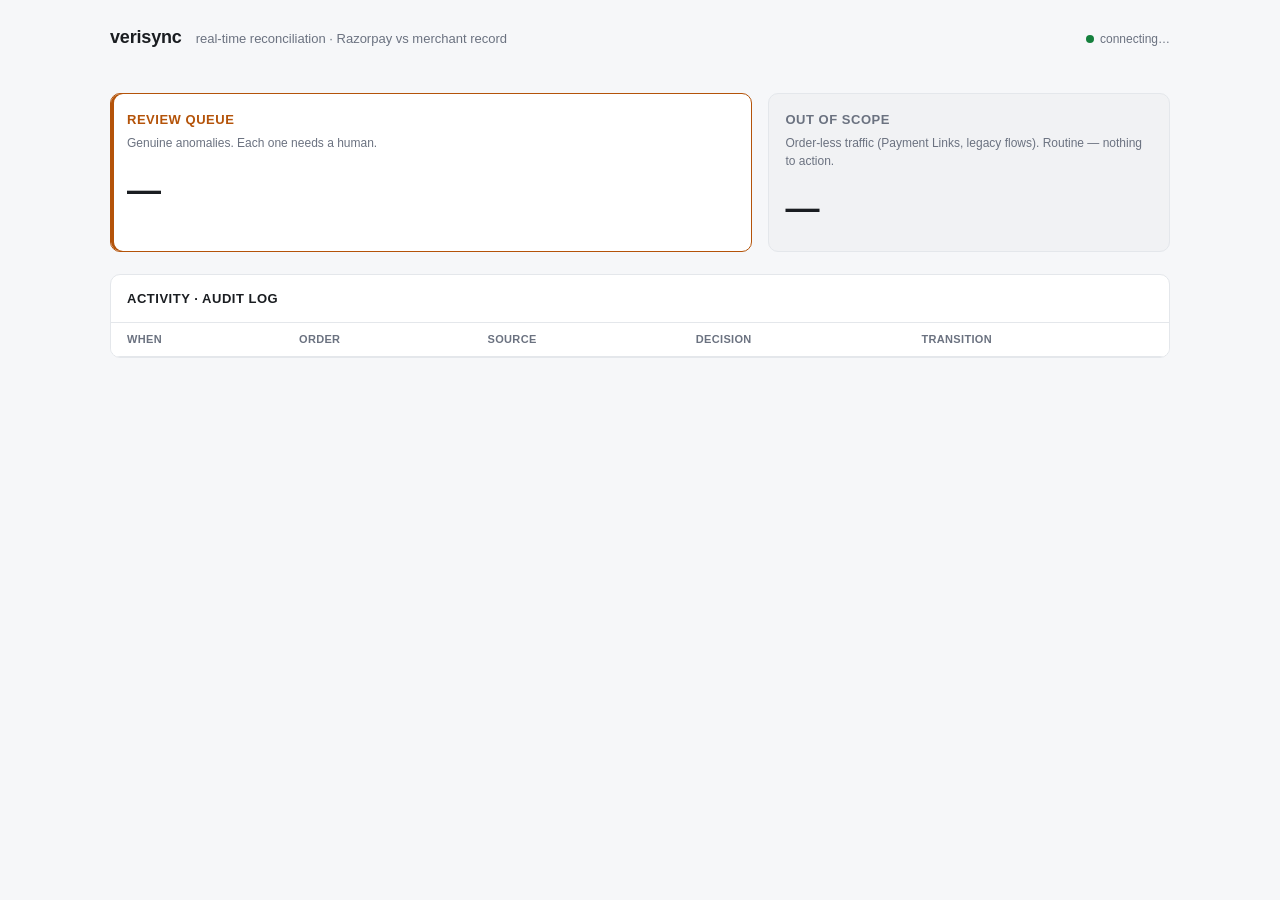
==== dashboard/index.html @ 54eebbb5 "Add the live reconciliation dashboard dashboard/app.py serves a page and a /api/summary JSON endpoin" ====
<!doctype html>
<html lang="en">
<head>
<meta charset="utf-8" />
<meta name="viewport" content="width=device-width, initial-scale=1" />
<title>verisync · reconciliation</title>
<style>
  :root {
    --bg: #f6f7f9; --panel: #ffffff; --ink: #1a1d21; --muted: #6b7280;
    --line: #e4e7eb; --accent: #2563eb;
    --good: #15803d; --good-bg: #dcfce7;
    --warn: #b45309; --warn-bg: #fef3c7;
    --bad: #b91c1c; --bad-bg: #fee2e2;
    --info: #1e40af; --info-bg: #dbeafe;
    --quiet: #6b7280; --quiet-bg: #f1f2f4;
  }
  @media (prefers-color-scheme: dark) {
    :root {
      --bg: #0f1115; --panel: #171a1f; --ink: #e6e8eb; --muted: #9aa1ab;
      --line: #2a2e35; --accent: #60a5fa;
      --good: #4ade80; --good-bg: #10241a;
      --warn: #fbbf24; --warn-bg: #2a2110;
      --bad: #f87171; --bad-bg: #2a1414;
      --info: #93c5fd; --info-bg: #12213b;
      --quiet: #9aa1ab; --quiet-bg: #1c2026;
    }
  }
  * { box-sizing: border-box; }
  body {
    margin: 0; background: var(--bg); color: var(--ink);
    font: 14px/1.5 -apple-system, BlinkMacSystemFont, "Segoe UI", Roboto, Helvetica, Arial, sans-serif;
  }
  .wrap { max-width: 1100px; margin: 0 auto; padding: 24px 20px 60px; }
  header { display: flex; align-items: baseline; gap: 14px; flex-wrap: wrap; margin-bottom: 20px; }
  h1 { font-size: 18px; margin: 0; font-weight: 650; letter-spacing: -0.01em; }
  .sub { color: var(--muted); font-size: 13px; }
  .live { display: inline-flex; align-items: center; gap: 6px; font-size: 12px; color: var(--muted); margin-left: auto; }
  .dot { width: 8px; height: 8px; border-radius: 50%; background: var(--good); }
  .dot.stale { background: var(--bad); }

  .cards { display: grid; grid-template-columns: repeat(auto-fit, minmax(150px, 1fr)); gap: 12px; margin-bottom: 22px; }
  .card { background: var(--panel); border: 1px solid var(--line); border-radius: 10px; padding: 14px 16px; }
  .card .n { font-size: 26px; font-weight: 680; letter-spacing: -0.02em; }
  .card .l { font-size: 12px; color: var(--muted); margin-top: 2px; }
  .card.good .n { color: var(--good); }
  .card.info .n { color: var(--info); }
  .card.bad  .n { color: var(--bad); }
  .card.warn .n { color: var(--warn); }

  .panels { display: grid; grid-template-columns: 1.6fr 1fr; gap: 16px; margin-bottom: 22px; }
  @media (max-width: 760px) { .panels { grid-template-columns: 1fr; } }
  .panel { background: var(--panel); border: 1px solid var(--line); border-radius: 10px; padding: 16px; }
  .panel.actionable { border-color: var(--warn); box-shadow: inset 3px 0 0 var(--warn); }
  .panel h2 { font-size: 13px; margin: 0 0 4px; text-transform: uppercase; letter-spacing: 0.04em; }
  .panel .hint { color: var(--muted); font-size: 12px; margin-bottom: 12px; }
  .panel.actionable h2 { color: var(--warn); }
  .panel.quiet { background: var(--quiet-bg); }
  .panel.quiet h2 { color: var(--quiet); }
  .bignum { font-size: 34px; font-weight: 700; letter-spacing: -0.02em; }

  .chips { display: flex; flex-wrap: wrap; gap: 6px; margin: 10px 0 4px; }
  .chip { font-size: 12px; padding: 2px 8px; border-radius: 999px; background: var(--warn-bg); color: var(--warn); border: 1px solid transparent; }

  ul.rq { list-style: none; margin: 10px 0 0; padding: 0; }
  ul.rq li { padding: 8px 0; border-top: 1px solid var(--line); font-size: 13px; }
  ul.rq li:first-child { border-top: 0; }
  ul.rq .oid { font-family: ui-monospace, SFMono-Regular, Menlo, monospace; font-size: 12px; }
  ul.rq .rsn { color: var(--warn); font-weight: 600; }
  ul.rq .meta { color: var(--muted); font-size: 12px; }

  .feed { background: var(--panel); border: 1px solid var(--line); border-radius: 10px; overflow: hidden; }
  .feed h2 { font-size: 13px; margin: 0; padding: 14px 16px; text-transform: uppercase; letter-spacing: 0.04em; border-bottom: 1px solid var(--line); }
  table { width: 100%; border-collapse: collapse; font-size: 13px; }
  .scroll { max-height: 460px; overflow-y: auto; }
  th, td { text-align: left; padding: 8px 16px; border-bottom: 1px solid var(--line); white-space: nowrap; }
  th { position: sticky; top: 0; background: var(--panel); color: var(--muted); font-weight: 600; font-size: 11px; text-transform: uppercase; letter-spacing: 0.03em; }
  td.oid { font-family: ui-monospace, SFMono-Regular, Menlo, monospace; font-size: 12px; max-width: 260px; overflow: hidden; text-overflow: ellipsis; }
  td.when { color: var(--muted); }
  tr.fresh { animation: flash 1.6s ease-out; }
  @keyframes flash { from { background: var(--info-bg); } to { background: transparent; } }

  .tag { font-size: 11px; font-weight: 650; padding: 1px 7px; border-radius: 6px; background: var(--quiet-bg); color: var(--quiet); }
  .tag.APPLY_AUTOCORRECT, .tag.MARK_RESOLVED_NATURALLY { background: var(--good-bg); color: var(--good); }
  .tag.ARM_RECHECK { background: var(--info-bg); color: var(--info); }
  .tag.FLAG_FOR_REVIEW, .tag.RECHECK_RETRIES_EXHAUSTED, .tag.DEAD_LETTER { background: var(--bad-bg); color: var(--bad); }
  .tag.ROUTE_DISPUTED { background: var(--warn-bg); color: var(--warn); }
  .src { font-size: 11px; color: var(--muted); }
  .transition { color: var(--muted); font-size: 12px; }
</style>
</head>
<body>
<div class="wrap">
  <header>
    <h1>verisync</h1>
    <span class="sub">real-time reconciliation &middot; Razorpay vs merchant record</span>
    <span class="live"><span class="dot" id="dot"></span><span id="livetext">connecting&hellip;</span></span>
  </header>

  <div class="cards" id="cards"></div>

  <div class="panels">
    <div class="panel actionable">
      <h2>Review queue</h2>
      <div class="hint">Genuine anomalies. Each one needs a human.</div>
      <div class="bignum" id="rqOpen">&mdash;</div>
      <div class="chips" id="rqChips"></div>
      <ul class="rq" id="rqList"></ul>
    </div>
    <div class="panel quiet">
      <h2>Out of scope</h2>
      <div class="hint">Order-less traffic (Payment Links, legacy flows). Routine &mdash; nothing to action.</div>
      <div class="bignum" id="oos">&mdash;</div>
    </div>
  </div>

  <div class="feed">
    <h2>Activity &middot; audit log</h2>
    <div class="scroll">
      <table>
        <thead><tr><th>when</th><th>order</th><th>source</th><th>decision</th><th>transition</th></tr></thead>
        <tbody id="feed"></tbody>
      </table>
    </div>
  </div>
</div>

<script>
const POLL_MS = __POLL_INTERVAL_MS__;
const seen = new Set();
let firstLoad = true;

function fmtTime(iso) {
  if (!iso) return "";
  const d = new Date(iso);
  return d.toLocaleTimeString([], { hour: "2-digit", minute: "2-digit", second: "2-digit" });
}
function el(tag, cls, text) {
  const e = document.createElement(tag);
  if (cls) e.className = cls;
  if (text != null) e.textContent = text;
  return e;
}

function renderCards(o) {
  const defs = [
    ["good", o.auto_corrected, "auto-corrected"],
    ["good", o.resolved_naturally, "resolved naturally"],
    ["warn", o.disputed, "disputed"],
    ["bad", o.dead_letter, "dead-letter"],
    ["info", o.in_progress, "in progress"],
    ["", o.tracked, "orders tracked"],
  ];
  const box = document.getElementById("cards");
  box.innerHTML = "";
  for (const [cls, n, label] of defs) {
    const c = el("div", "card " + cls);
    c.appendChild(el("div", "n", String(n ?? 0)));
    c.appendChild(el("div", "l", label));
    box.appendChild(c);
  }
}

function renderReview(rq) {
  document.getElementById("rqOpen").textContent = rq.open ?? 0;
  const chips = document.getElementById("rqChips");
  chips.innerHTML = "";
  for (const [reason, n] of Object.entries(rq.by_reason || {})) {
    chips.appendChild(el("span", "chip", `${reason} · ${n}`));
  }
  const list = document.getElementById("rqList");
  list.innerHTML = "";
  for (const item of (rq.recent || [])) {
    const li = el("li");
    li.appendChild(el("span", "oid", item.order_id || "(no order id)"));
    li.appendChild(document.createTextNode(" "));
    li.appendChild(el("span", "rsn", item.reason));
    const meta = el("div", "meta", fmtTime(item.at) + (item.event_id ? " · " + item.event_id : ""));
    li.appendChild(meta);
    list.appendChild(li);
  }
  if (!(rq.recent || []).length) list.appendChild(el("li", "meta", "nothing open"));
}

function rowKey(a) { return (a.at || "") + "|" + (a.order_id || "") + "|" + (a.decision || "") + "|" + (a.new_state || ""); }

function renderFeed(activity) {
  const body = document.getElementById("feed");
  body.innerHTML = "";
  for (const a of activity) {
    const key = rowKey(a);
    const isNew = !firstLoad && !seen.has(key);
    seen.add(key);
    const tr = el("tr", isNew ? "fresh" : null);
    tr.appendChild(el("td", "when", fmtTime(a.at)));
    tr.appendChild(el("td", "oid", a.order_id || "—"));
    tr.appendChild(el("td", "src", a.source || ""));
    const dc = el("td");
    dc.appendChild(el("span", "tag " + (a.decision || ""), a.decision || "—"));
    tr.appendChild(dc);
    const t = a.old_state && a.old_state !== a.new_state
      ? `${a.old_state} → ${a.new_state}`
      : (a.new_state || a.old_state || "");
    tr.appendChild(el("td", "transition", t));
    body.appendChild(tr);
  }
  firstLoad = false;
}

function setLive(ok) {
  document.getElementById("dot").className = "dot" + (ok ? "" : " stale");
  document.getElementById("livetext").textContent = ok
    ? "live · updated " + new Date().toLocaleTimeString()
    : "reconnecting…";
}

async function tick() {
  try {
    const res = await fetch("/api/summary", { cache: "no-store" });
    if (!res.ok) throw new Error(res.status);
    const s = await res.json();
    renderCards(s.orders);
    renderReview(s.review_queue);
    document.getElementById("oos").textContent = s.out_of_scope.total ?? 0;
    renderFeed(s.activity || []);
    setLive(true);
  } catch (e) {
    setLive(false);
  }
}

tick();
setInterval(tick, POLL_MS);
</script>
</body>
</html>
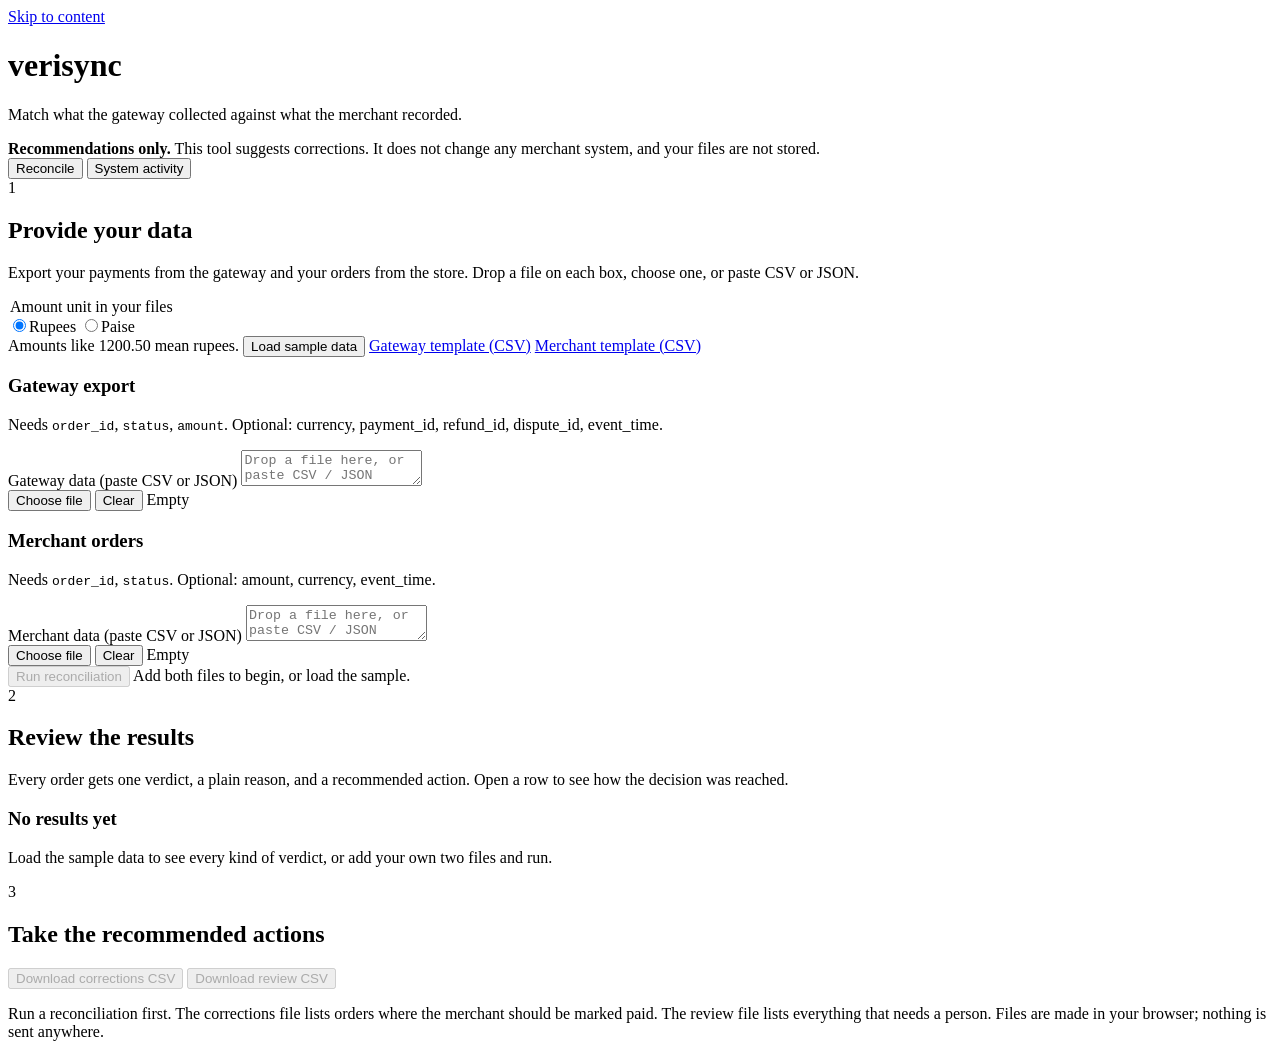
==== commit 35eff44c: "Rebuild the page around the reconcile tool with tabs, themes and a phone layout The poll interval mo" ====
--- a/dashboard/index.html
+++ b/dashboard/index.html
@@ -3,233 +3,211 @@
 <head>
 <meta charset="utf-8" />
 <meta name="viewport" content="width=device-width, initial-scale=1" />
-<title>verisync · reconciliation</title>
-<style>
-  :root {
-    --bg: #f6f7f9; --panel: #ffffff; --ink: #1a1d21; --muted: #6b7280;
-    --line: #e4e7eb; --accent: #2563eb;
-    --good: #15803d; --good-bg: #dcfce7;
-    --warn: #b45309; --warn-bg: #fef3c7;
-    --bad: #b91c1c; --bad-bg: #fee2e2;
-    --info: #1e40af; --info-bg: #dbeafe;
-    --quiet: #6b7280; --quiet-bg: #f1f2f4;
-  }
-  @media (prefers-color-scheme: dark) {
-    :root {
-      --bg: #0f1115; --panel: #171a1f; --ink: #e6e8eb; --muted: #9aa1ab;
-      --line: #2a2e35; --accent: #60a5fa;
-      --good: #4ade80; --good-bg: #10241a;
-      --warn: #fbbf24; --warn-bg: #2a2110;
-      --bad: #f87171; --bad-bg: #2a1414;
-      --info: #93c5fd; --info-bg: #12213b;
-      --quiet: #9aa1ab; --quiet-bg: #1c2026;
-    }
-  }
-  * { box-sizing: border-box; }
-  body {
-    margin: 0; background: var(--bg); color: var(--ink);
-    font: 14px/1.5 -apple-system, BlinkMacSystemFont, "Segoe UI", Roboto, Helvetica, Arial, sans-serif;
-  }
-  .wrap { max-width: 1100px; margin: 0 auto; padding: 24px 20px 60px; }
-  header { display: flex; align-items: baseline; gap: 14px; flex-wrap: wrap; margin-bottom: 20px; }
-  h1 { font-size: 18px; margin: 0; font-weight: 650; letter-spacing: -0.01em; }
-  .sub { color: var(--muted); font-size: 13px; }
-  .live { display: inline-flex; align-items: center; gap: 6px; font-size: 12px; color: var(--muted); margin-left: auto; }
-  .dot { width: 8px; height: 8px; border-radius: 50%; background: var(--good); }
-  .dot.stale { background: var(--bad); }
-
-  .cards { display: grid; grid-template-columns: repeat(auto-fit, minmax(150px, 1fr)); gap: 12px; margin-bottom: 22px; }
-  .card { background: var(--panel); border: 1px solid var(--line); border-radius: 10px; padding: 14px 16px; }
-  .card .n { font-size: 26px; font-weight: 680; letter-spacing: -0.02em; }
-  .card .l { font-size: 12px; color: var(--muted); margin-top: 2px; }
-  .card.good .n { color: var(--good); }
-  .card.info .n { color: var(--info); }
-  .card.bad  .n { color: var(--bad); }
-  .card.warn .n { color: var(--warn); }
-
-  .panels { display: grid; grid-template-columns: 1.6fr 1fr; gap: 16px; margin-bottom: 22px; }
-  @media (max-width: 760px) { .panels { grid-template-columns: 1fr; } }
-  .panel { background: var(--panel); border: 1px solid var(--line); border-radius: 10px; padding: 16px; }
-  .panel.actionable { border-color: var(--warn); box-shadow: inset 3px 0 0 var(--warn); }
-  .panel h2 { font-size: 13px; margin: 0 0 4px; text-transform: uppercase; letter-spacing: 0.04em; }
-  .panel .hint { color: var(--muted); font-size: 12px; margin-bottom: 12px; }
-  .panel.actionable h2 { color: var(--warn); }
-  .panel.quiet { background: var(--quiet-bg); }
-  .panel.quiet h2 { color: var(--quiet); }
-  .bignum { font-size: 34px; font-weight: 700; letter-spacing: -0.02em; }
-
-  .chips { display: flex; flex-wrap: wrap; gap: 6px; margin: 10px 0 4px; }
-  .chip { font-size: 12px; padding: 2px 8px; border-radius: 999px; background: var(--warn-bg); color: var(--warn); border: 1px solid transparent; }
-
-  ul.rq { list-style: none; margin: 10px 0 0; padding: 0; }
-  ul.rq li { padding: 8px 0; border-top: 1px solid var(--line); font-size: 13px; }
-  ul.rq li:first-child { border-top: 0; }
-  ul.rq .oid { font-family: ui-monospace, SFMono-Regular, Menlo, monospace; font-size: 12px; }
-  ul.rq .rsn { color: var(--warn); font-weight: 600; }
-  ul.rq .meta { color: var(--muted); font-size: 12px; }
-
-  .feed { background: var(--panel); border: 1px solid var(--line); border-radius: 10px; overflow: hidden; }
-  .feed h2 { font-size: 13px; margin: 0; padding: 14px 16px; text-transform: uppercase; letter-spacing: 0.04em; border-bottom: 1px solid var(--line); }
-  table { width: 100%; border-collapse: collapse; font-size: 13px; }
-  .scroll { max-height: 460px; overflow-y: auto; }
-  th, td { text-align: left; padding: 8px 16px; border-bottom: 1px solid var(--line); white-space: nowrap; }
-  th { position: sticky; top: 0; background: var(--panel); color: var(--muted); font-weight: 600; font-size: 11px; text-transform: uppercase; letter-spacing: 0.03em; }
-  td.oid { font-family: ui-monospace, SFMono-Regular, Menlo, monospace; font-size: 12px; max-width: 260px; overflow: hidden; text-overflow: ellipsis; }
-  td.when { color: var(--muted); }
-  tr.fresh { animation: flash 1.6s ease-out; }
-  @keyframes flash { from { background: var(--info-bg); } to { background: transparent; } }
-
-  .tag { font-size: 11px; font-weight: 650; padding: 1px 7px; border-radius: 6px; background: var(--quiet-bg); color: var(--quiet); }
-  .tag.APPLY_AUTOCORRECT, .tag.MARK_RESOLVED_NATURALLY { background: var(--good-bg); color: var(--good); }
-  .tag.ARM_RECHECK { background: var(--info-bg); color: var(--info); }
-  .tag.FLAG_FOR_REVIEW, .tag.RECHECK_RETRIES_EXHAUSTED, .tag.DEAD_LETTER { background: var(--bad-bg); color: var(--bad); }
-  .tag.ROUTE_DISPUTED { background: var(--warn-bg); color: var(--warn); }
-  .src { font-size: 11px; color: var(--muted); }
-  .transition { color: var(--muted); font-size: 12px; }
-</style>
+<meta name="description" content="Match gateway payments against merchant orders and get recommended actions. Nothing is stored and no merchant system is changed." />
+<title>verisync · reconcile gateway payments with merchant orders</title>
+<link rel="stylesheet" href="/assets/app.css" />
 </head>
-<body>
+<body data-poll-ms="__POLL_INTERVAL_MS__" data-live="__LIVE_MODE__">
+<a class="skip" href="#main">Skip to content</a>
 <div class="wrap">
-  <header>
-    <h1>verisync</h1>
-    <span class="sub">real-time reconciliation &middot; Razorpay vs merchant record</span>
-    <span class="live"><span class="dot" id="dot"></span><span id="livetext">connecting&hellip;</span></span>
+  <header class="masthead">
+    <h1 class="brand">veri<b>sync</b></h1>
+    <p class="tagline">Match what the gateway collected against what the merchant recorded.</p>
+    <div class="masthead-meta">
+      <!--SNAPSHOT_LABEL-->
+      <!--DEMO_CONTROL-->
+    </div>
   </header>
 
-  <div class="cards" id="cards"></div>
-
-  <div class="panels">
-    <div class="panel actionable">
-      <h2>Review queue</h2>
-      <div class="hint">Genuine anomalies. Each one needs a human.</div>
-      <div class="bignum" id="rqOpen">&mdash;</div>
-      <div class="chips" id="rqChips"></div>
-      <ul class="rq" id="rqList"></ul>
-    </div>
-    <div class="panel quiet">
-      <h2>Out of scope</h2>
-      <div class="hint">Order-less traffic (Payment Links, legacy flows). Routine &mdash; nothing to action.</div>
-      <div class="bignum" id="oos">&mdash;</div>
-    </div>
+  <div class="notice" role="note">
+    <span><strong>Recommendations only.</strong> This tool suggests corrections. It does not change any merchant system, and your files are not stored.</span>
   </div>
-
-  <div class="feed">
-    <h2>Activity &middot; audit log</h2>
-    <div class="scroll">
-      <table>
-        <thead><tr><th>when</th><th>order</th><th>source</th><th>decision</th><th>transition</th></tr></thead>
-        <tbody id="feed"></tbody>
-      </table>
-    </div>
+  <!--LIVE_BADGE-->
+
+  <div class="tabs" role="tablist" aria-label="Sections">
+    <button class="tab" role="tab" id="tab-reconcile" aria-controls="panel-reconcile" aria-selected="true">Reconcile</button>
+    <!--LIVE_TAB-->
+    <button class="tab" role="tab" id="tab-activity" aria-controls="panel-activity" aria-selected="false" tabindex="-1">System activity</button>
   </div>
+
+  <main id="main">
+    <!-- ======================= Reconcile ======================= -->
+    <section class="tabpanel" role="tabpanel" id="panel-reconcile" aria-labelledby="tab-reconcile">
+
+      <section class="step" aria-labelledby="s1">
+        <header>
+          <span class="stepno" aria-hidden="true">1</span>
+          <h2 id="s1">Provide your data</h2>
+          <p class="lede">Export your payments from the gateway and your orders from the store. Drop a file on each box, choose one, or paste CSV or JSON.</p>
+        </header>
+
+        <div class="toolbar">
+          <fieldset style="border:0;margin:0;padding:0;min-width:0">
+            <legend class="sr-only">Amount unit in your files</legend>
+            <div class="seg">
+              <label><input type="radio" name="unit" value="rupees" checked /><span>Rupees</span></label>
+              <label><input type="radio" name="unit" value="paise" /><span>Paise</span></label>
+            </div>
+          </fieldset>
+          <span class="sub" id="unitHelp">Amounts like 1200.50 mean rupees.</span>
+          <button type="button" class="btn" id="loadSample">Load sample data</button>
+          <span class="links">
+            <a href="#" id="tplGateway" download="verisync-gateway-template.csv">Gateway template (CSV)</a>
+            <a href="#" id="tplMerchant" download="verisync-merchant-template.csv">Merchant template (CSV)</a>
+          </span>
+        </div>
+
+        <div class="drops">
+          <section class="drop" id="dropGateway" aria-labelledby="hGateway">
+            <h3 id="hGateway">Gateway export</h3>
+            <p class="cols">Needs <code>order_id</code>, <code>status</code>, <code>amount</code>. Optional: currency, payment_id, refund_id, dispute_id, event_time.</p>
+            <label class="sr-only" for="txtGateway">Gateway data (paste CSV or JSON)</label>
+            <textarea id="txtGateway" spellcheck="false" placeholder="Drop a file here, or paste CSV / JSON"></textarea>
+            <div class="row">
+              <button type="button" class="btn" data-pick="Gateway">Choose file</button>
+              <input type="file" id="fileGateway" accept=".csv,.json,.txt,text/csv,application/json,text/plain" hidden />
+              <button type="button" class="btn link" data-clear="Gateway">Clear</button>
+              <span class="meta" id="metaGateway" aria-live="polite">Empty</span>
+            </div>
+          </section>
+
+          <section class="drop" id="dropMerchant" aria-labelledby="hMerchant">
+            <h3 id="hMerchant">Merchant orders</h3>
+            <p class="cols">Needs <code>order_id</code>, <code>status</code>. Optional: amount, currency, event_time.</p>
+            <label class="sr-only" for="txtMerchant">Merchant data (paste CSV or JSON)</label>
+            <textarea id="txtMerchant" spellcheck="false" placeholder="Drop a file here, or paste CSV / JSON"></textarea>
+            <div class="row">
+              <button type="button" class="btn" data-pick="Merchant">Choose file</button>
+              <input type="file" id="fileMerchant" accept=".csv,.json,.txt,text/csv,application/json,text/plain" hidden />
+              <button type="button" class="btn link" data-clear="Merchant">Clear</button>
+              <span class="meta" id="metaMerchant" aria-live="polite">Empty</span>
+            </div>
+          </section>
+        </div>
+
+        <div class="runbar">
+          <button type="button" class="btn primary" id="run" disabled>Run reconciliation</button>
+          <span class="status" id="runStatus" role="status" aria-live="polite">Add both files to begin, or load the sample.</span>
+        </div>
+      </section>
+
+      <section class="step" aria-labelledby="s2" id="results">
+        <header>
+          <span class="stepno" aria-hidden="true">2</span>
+          <h2 id="s2">Review the results</h2>
+          <p class="lede">Every order gets one verdict, a plain reason, and a recommended action. Open a row to see how the decision was reached.</p>
+        </header>
+
+        <div id="resEmpty" class="empty">
+          <h3>No results yet</h3>
+          <p>Load the sample data to see every kind of verdict, or add your own two files and run.</p>
+        </div>
+        <div id="resLoading" class="skeleton" hidden aria-hidden="true">
+          <div class="bar" style="width:92%"></div><div class="bar" style="width:78%"></div><div class="bar" style="width:86%"></div><div class="bar" style="width:64%"></div>
+        </div>
+        <div id="resError" class="errorbox" role="alert" hidden></div>
+
+        <div id="resBody" hidden>
+          <div class="cards" id="cards"></div>
+          <details class="invalid" id="invalidBox" hidden>
+            <summary id="invalidSummary"></summary>
+            <table>
+              <thead><tr><th scope="col">File</th><th scope="col">Row</th><th scope="col">Order</th><th scope="col">Why it was skipped</th></tr></thead>
+              <tbody id="invalidRows"></tbody>
+            </table>
+          </details>
+          <div class="chips" id="chips" role="group" aria-label="Filter by verdict"></div>
+          <div class="findbar">
+            <label class="sr-only" for="q">Search orders</label>
+            <input type="search" id="q" placeholder="Search by order id or reason" autocomplete="off" />
+            <label class="sortpick" for="sortSel">Sort by
+              <select id="sortSel">
+                <option value="verdict:1">Needs attention first</option>
+                <option value="order_id:1">Order id</option>
+                <option value="amount:-1">Amount, high to low</option>
+                <option value="amount:1">Amount, low to high</option>
+                <option value="gateway_status:1">Gateway status</option>
+                <option value="merchant_status:1">Merchant status</option>
+              </select>
+            </label>
+            <span class="count" id="count" aria-live="polite"></span>
+          </div>
+          <div class="tablewrap">
+            <table class="results" role="table" aria-label="Reconciliation results">
+              <thead>
+                <tr role="row">
+                  <th role="columnheader" scope="col" data-sort="order_id" aria-sort="none"><button type="button">Order</button></th>
+                  <th role="columnheader" scope="col" data-sort="verdict" aria-sort="none"><button type="button">Verdict</button></th>
+                  <th role="columnheader" scope="col" class="money" data-sort="amount" aria-sort="none"><button type="button">Amount</button></th>
+                  <th role="columnheader" scope="col" data-sort="gateway_status" aria-sort="none"><button type="button">Gateway</button></th>
+                  <th role="columnheader" scope="col" data-sort="merchant_status" aria-sort="none"><button type="button">Merchant</button></th>
+                  <th role="columnheader" scope="col">Why</th>
+                </tr>
+              </thead>
+              <tbody id="rows"></tbody>
+            </table>
+          </div>
+        </div>
+      </section>
+
+      <section class="step" aria-labelledby="s3">
+        <header>
+          <span class="stepno" aria-hidden="true">3</span>
+          <h2 id="s3">Take the recommended actions</h2>
+        </header>
+        <div class="actions">
+          <button type="button" class="btn" id="dlCorrections" disabled>Download corrections CSV</button>
+          <button type="button" class="btn" id="dlReview" disabled>Download review CSV</button>
+          <p class="why" id="actionsWhy">Run a reconciliation first. The corrections file lists orders where the merchant should be marked paid. The review file lists everything that needs a person. Files are made in your browser; nothing is sent anywhere.</p>
+        </div>
+      </section>
+    </section>
+
+    <!--LIVE_PANEL-->
+
+    <!-- ======================= System activity ======================= -->
+    <section class="tabpanel" role="tabpanel" id="panel-activity" aria-labelledby="tab-activity" hidden>
+      <div class="activity-head">
+        <h2 style="font-size:21px">System activity</h2>
+        <span class="livestate"><span class="dot" id="dot"></span><span id="livetext">connecting&hellip;</span></span>
+        <span class="grow"></span>
+        <label class="techtoggle"><input type="checkbox" id="techToggle" /> Show technical details</label>
+      </div>
+      <p class="sub" style="margin-top:-6px">What the always-on pipeline has seen and decided. This is separate from the reconcile tool above and needs a connected database.</p>
+
+      <div id="actError" class="errorbox" role="alert" hidden></div>
+      <div class="warnbar" id="orphanWarn" hidden></div>
+      <div class="cards" id="actCards"></div>
+
+      <div class="panels">
+        <div class="panel attention">
+          <h3>Needs a person</h3>
+          <div class="hint">Genuine anomalies the system would not settle by itself.</div>
+          <div class="bignum" id="rqOpen">&mdash;</div>
+          <div id="rqChips" style="margin-top:8px"></div>
+          <ul class="rqlist" id="rqList"></ul>
+        </div>
+        <div class="panel">
+          <h3>Not about an order</h3>
+          <div class="hint">Payment notifications that carry no order id (payment links, legacy flows). Routine, nothing to do.</div>
+          <div class="bignum" id="oos">&mdash;</div>
+        </div>
+      </div>
+
+      <h3 style="font-size:19px;margin-bottom:8px">Recent decisions</h3>
+      <div class="feedwrap">
+        <table>
+          <caption class="sr-only">Most recent decisions made by the pipeline</caption>
+          <thead><tr><th scope="col">When</th><th scope="col">Order</th><th scope="col">Reported by</th><th scope="col">What happened</th><th scope="col">Change</th></tr></thead>
+          <tbody id="feed"></tbody>
+        </table>
+      </div>
+    </section>
+  </main>
 </div>
-
-<script>
-const POLL_MS = __POLL_INTERVAL_MS__;
-const seen = new Set();
-let firstLoad = true;
-
-function fmtTime(iso) {
-  if (!iso) return "";
-  const d = new Date(iso);
-  return d.toLocaleTimeString([], { hour: "2-digit", minute: "2-digit", second: "2-digit" });
-}
-function el(tag, cls, text) {
-  const e = document.createElement(tag);
-  if (cls) e.className = cls;
-  if (text != null) e.textContent = text;
-  return e;
-}
-
-function renderCards(o) {
-  const defs = [
-    ["good", o.auto_corrected, "auto-corrected"],
-    ["good", o.resolved_naturally, "resolved naturally"],
-    ["warn", o.disputed, "disputed"],
-    ["bad", o.dead_letter, "dead-letter"],
-    ["info", o.in_progress, "in progress"],
-    ["", o.tracked, "orders tracked"],
-  ];
-  const box = document.getElementById("cards");
-  box.innerHTML = "";
-  for (const [cls, n, label] of defs) {
-    const c = el("div", "card " + cls);
-    c.appendChild(el("div", "n", String(n ?? 0)));
-    c.appendChild(el("div", "l", label));
-    box.appendChild(c);
-  }
-}
-
-function renderReview(rq) {
-  document.getElementById("rqOpen").textContent = rq.open ?? 0;
-  const chips = document.getElementById("rqChips");
-  chips.innerHTML = "";
-  for (const [reason, n] of Object.entries(rq.by_reason || {})) {
-    chips.appendChild(el("span", "chip", `${reason} · ${n}`));
-  }
-  const list = document.getElementById("rqList");
-  list.innerHTML = "";
-  for (const item of (rq.recent || [])) {
-    const li = el("li");
-    li.appendChild(el("span", "oid", item.order_id || "(no order id)"));
-    li.appendChild(document.createTextNode(" "));
-    li.appendChild(el("span", "rsn", item.reason));
-    const meta = el("div", "meta", fmtTime(item.at) + (item.event_id ? " · " + item.event_id : ""));
-    li.appendChild(meta);
-    list.appendChild(li);
-  }
-  if (!(rq.recent || []).length) list.appendChild(el("li", "meta", "nothing open"));
-}
-
-function rowKey(a) { return (a.at || "") + "|" + (a.order_id || "") + "|" + (a.decision || "") + "|" + (a.new_state || ""); }
-
-function renderFeed(activity) {
-  const body = document.getElementById("feed");
-  body.innerHTML = "";
-  for (const a of activity) {
-    const key = rowKey(a);
-    const isNew = !firstLoad && !seen.has(key);
-    seen.add(key);
-    const tr = el("tr", isNew ? "fresh" : null);
-    tr.appendChild(el("td", "when", fmtTime(a.at)));
-    tr.appendChild(el("td", "oid", a.order_id || "—"));
-    tr.appendChild(el("td", "src", a.source || ""));
-    const dc = el("td");
-    dc.appendChild(el("span", "tag " + (a.decision || ""), a.decision || "—"));
-    tr.appendChild(dc);
-    const t = a.old_state && a.old_state !== a.new_state
-      ? `${a.old_state} → ${a.new_state}`
-      : (a.new_state || a.old_state || "");
-    tr.appendChild(el("td", "transition", t));
-    body.appendChild(tr);
-  }
-  firstLoad = false;
-}
-
-function setLive(ok) {
-  document.getElementById("dot").className = "dot" + (ok ? "" : " stale");
-  document.getElementById("livetext").textContent = ok
-    ? "live · updated " + new Date().toLocaleTimeString()
-    : "reconnecting…";
-}
-
-async function tick() {
-  try {
-    const res = await fetch("/api/summary", { cache: "no-store" });
-    if (!res.ok) throw new Error(res.status);
-    const s = await res.json();
-    renderCards(s.orders);
-    renderReview(s.review_queue);
-    document.getElementById("oos").textContent = s.out_of_scope.total ?? 0;
-    renderFeed(s.activity || []);
-    setLive(true);
-  } catch (e) {
-    setLive(false);
-  }
-}
-
-tick();
-setInterval(tick, POLL_MS);
-</script>
+<script src="/assets/shell.js" defer></script>
+<script src="/assets/tool.js" defer></script>
+<script src="/assets/activity.js" defer></script>
+<!--LIVE_SCRIPT-->
 </body>
 </html>
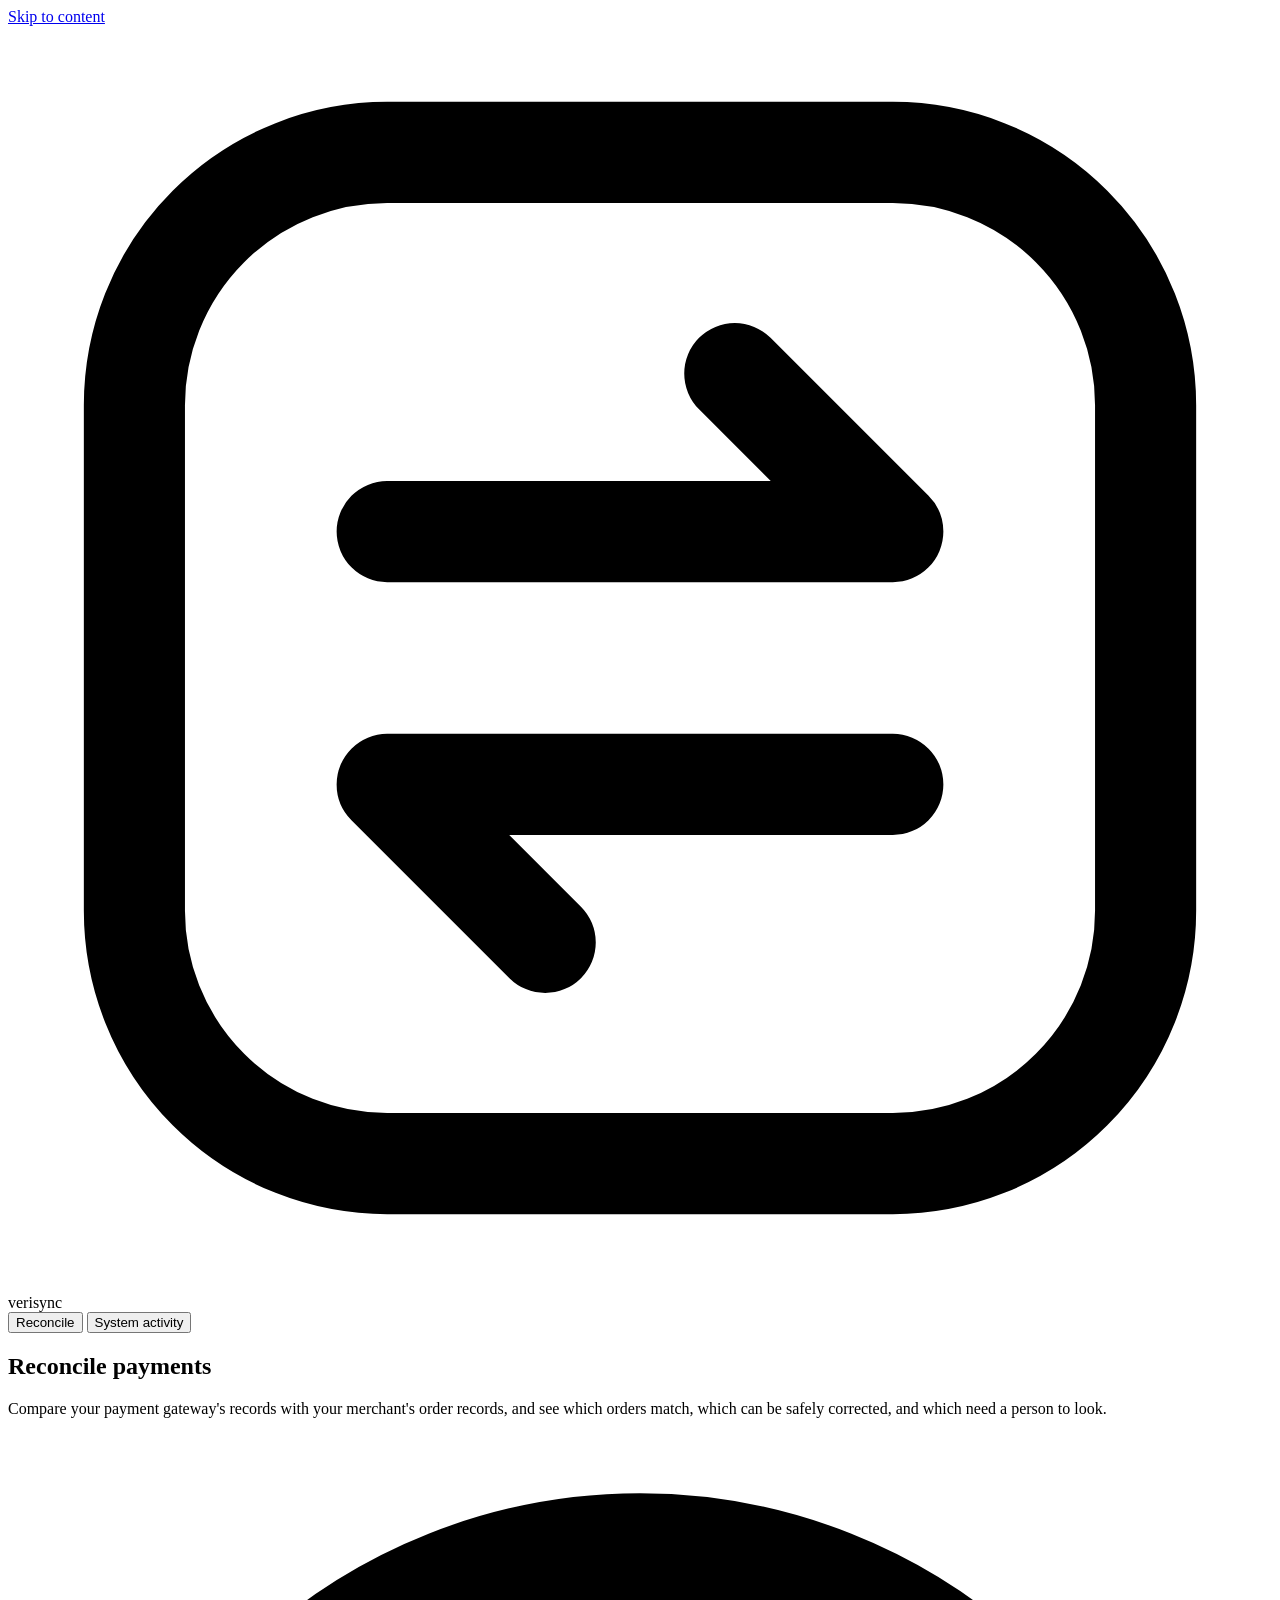
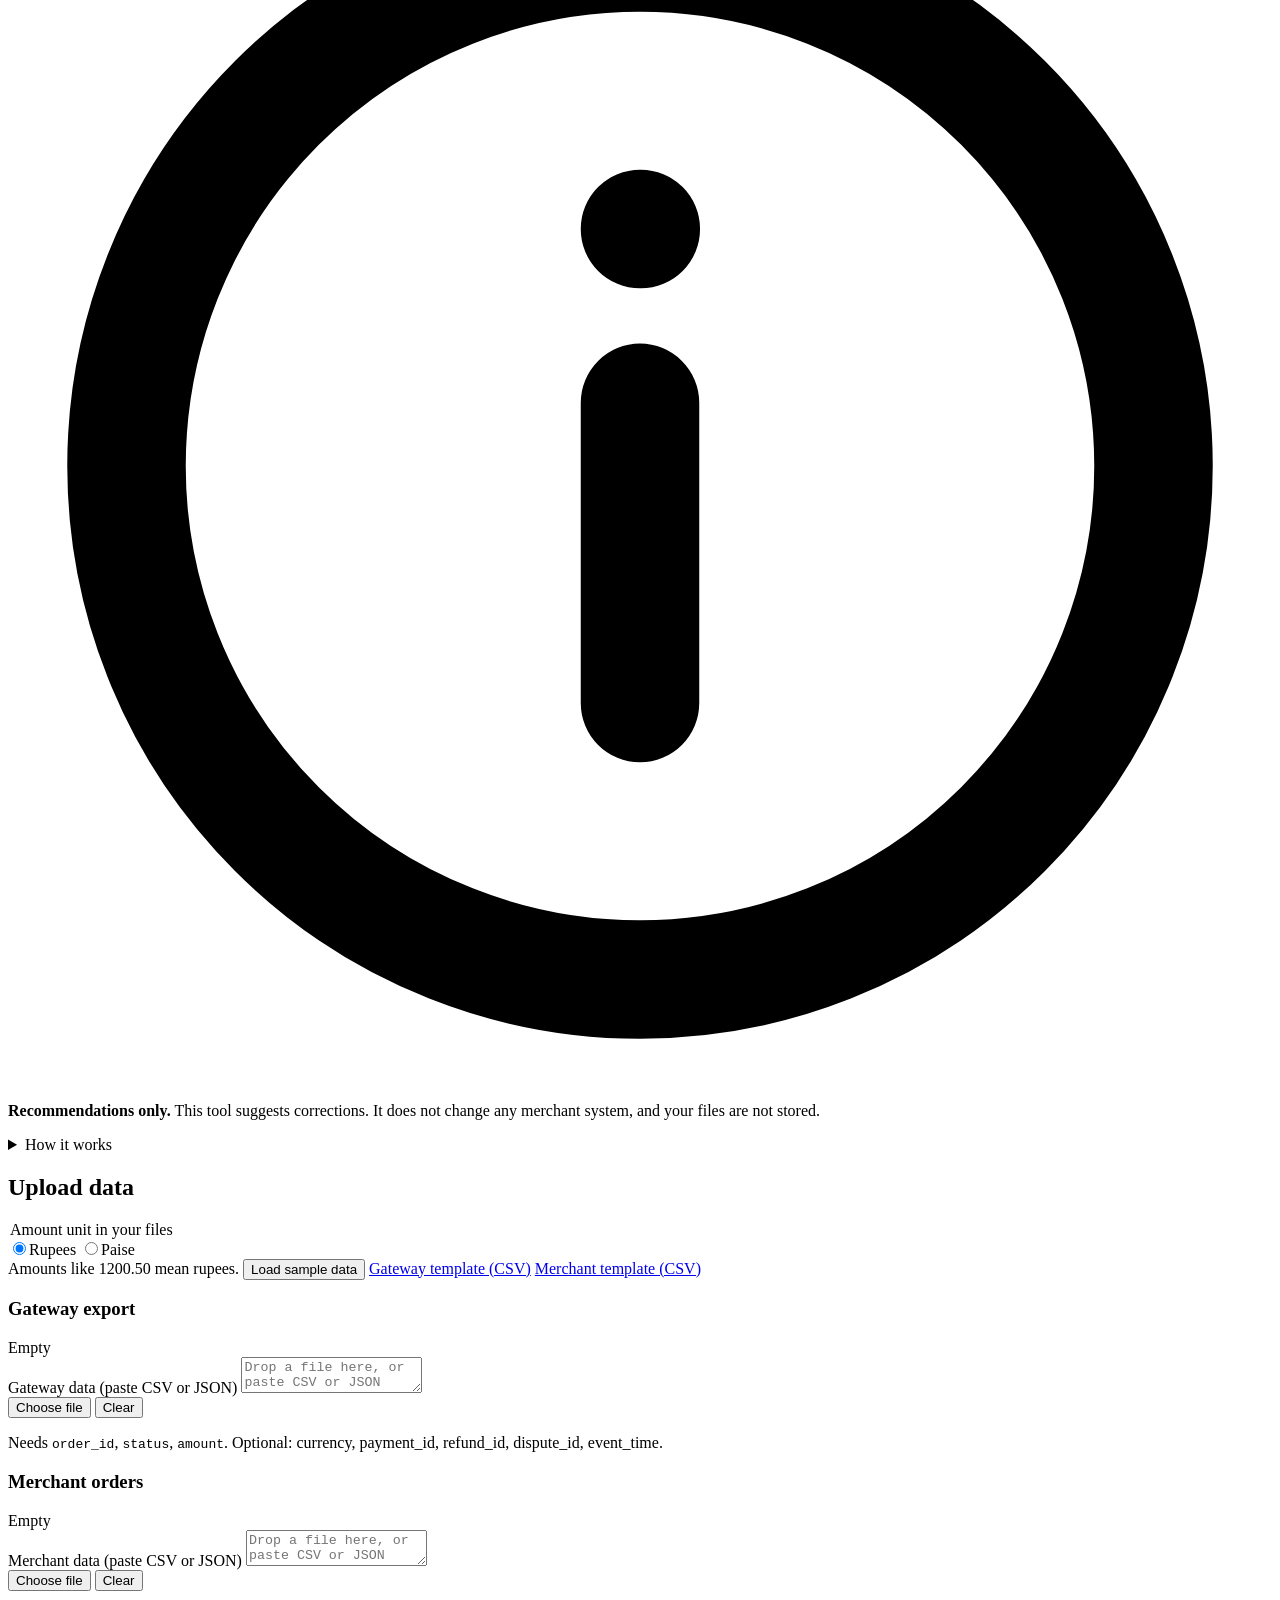
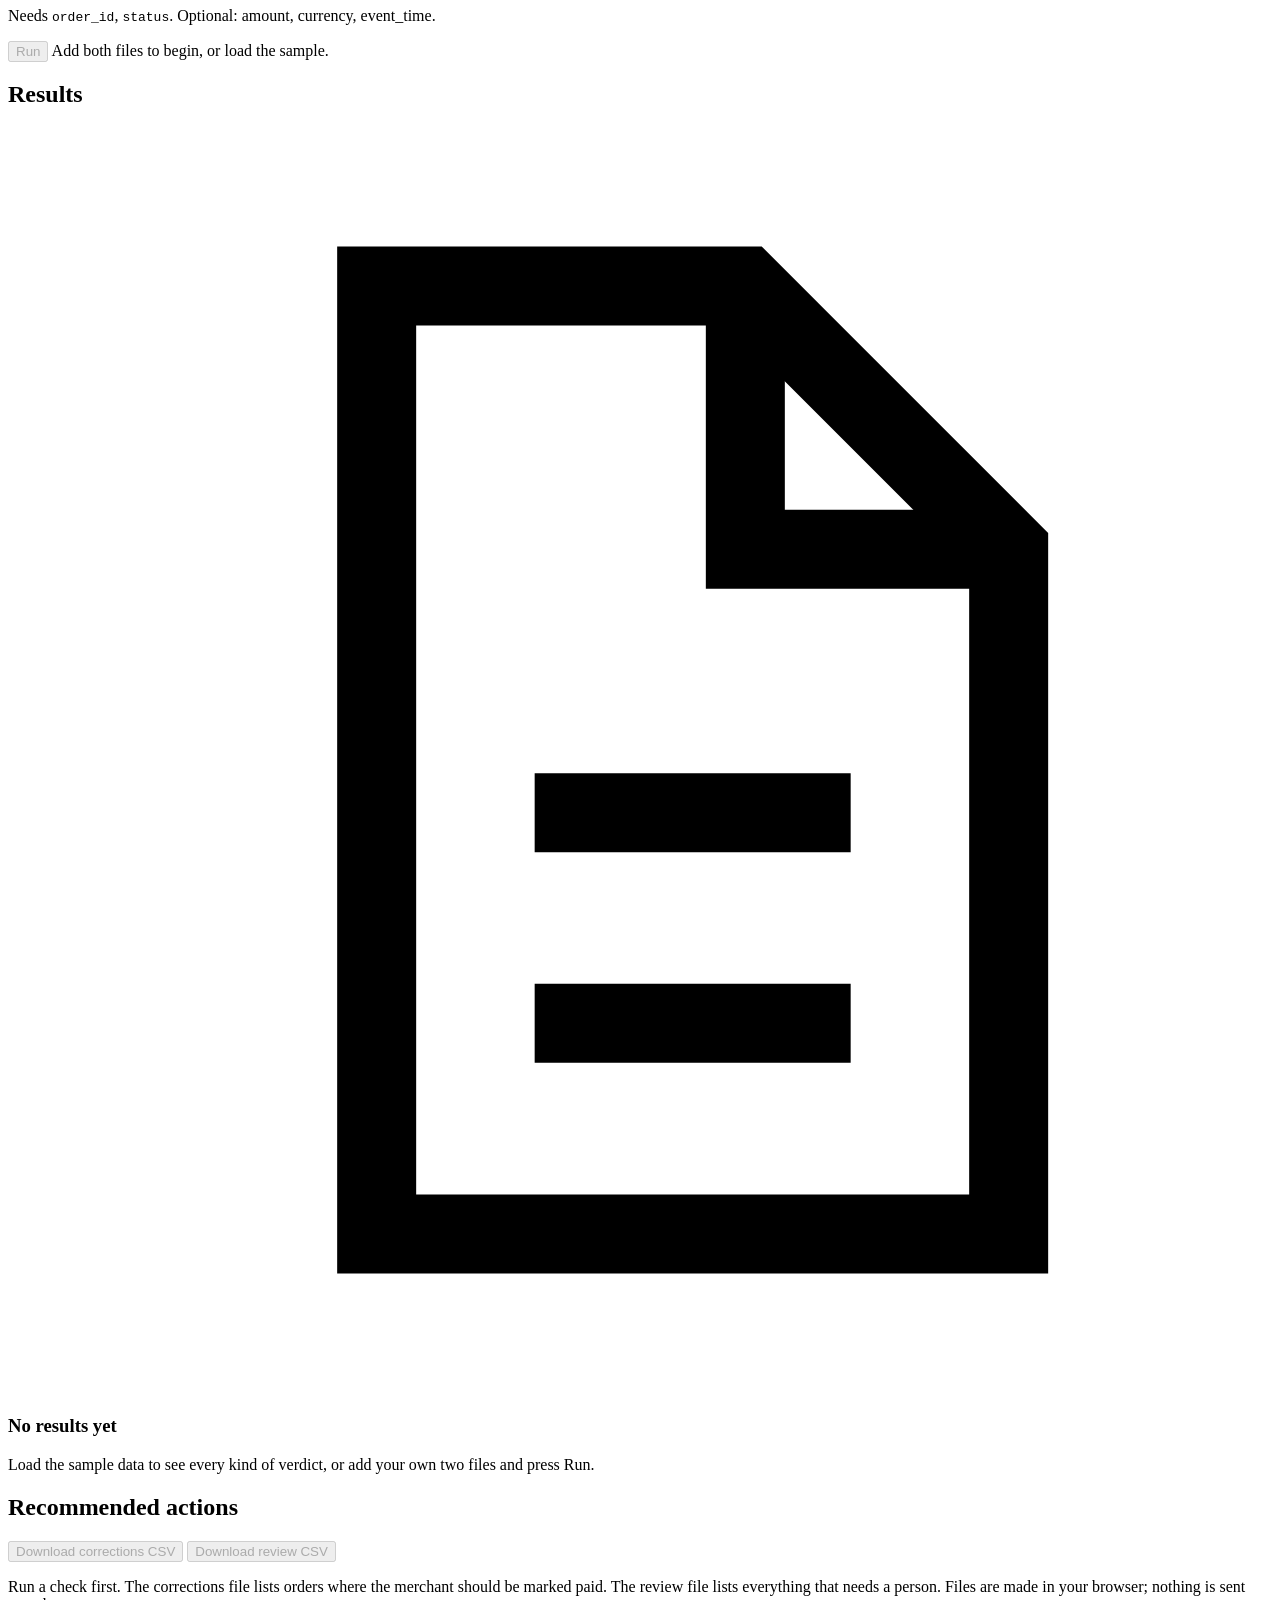
==== commit cc9cdd7e: "Redesign the dashboard as a restrained, neutral tool One family (Inter, self-hosted with its OFL lic" ====
--- a/dashboard/index.html
+++ b/dashboard/index.html
@@ -3,208 +3,240 @@
 <head>
 <meta charset="utf-8" />
 <meta name="viewport" content="width=device-width, initial-scale=1" />
-<meta name="description" content="Match gateway payments against merchant orders and get recommended actions. Nothing is stored and no merchant system is changed." />
-<title>verisync · reconcile gateway payments with merchant orders</title>
+<meta name="description" content="Compare your payment gateway's records with your merchant's order records. Nothing is stored and no merchant system is changed." />
+<title>verisync · reconcile payments</title>
+<link rel="preload" href="/assets/fonts/inter-latin-wght-normal.woff2" as="font" type="font/woff2" crossorigin />
 <link rel="stylesheet" href="/assets/app.css" />
 </head>
 <body data-poll-ms="__POLL_INTERVAL_MS__" data-live="__LIVE_MODE__">
 <a class="skip" href="#main">Skip to content</a>
-<div class="wrap">
-  <header class="masthead">
-    <h1 class="brand">veri<b>sync</b></h1>
-    <p class="tagline">Match what the gateway collected against what the merchant recorded.</p>
-    <div class="masthead-meta">
-      <!--SNAPSHOT_LABEL-->
-      <!--DEMO_CONTROL-->
-    </div>
-  </header>
-
-  <div class="notice" role="note">
-    <span><strong>Recommendations only.</strong> This tool suggests corrections. It does not change any merchant system, and your files are not stored.</span>
+
+<header class="topbar">
+  <div class="container">
+    <div class="topbar-row">
+      <span class="wordmark">
+        <svg viewBox="0 0 20 20" fill="none" stroke="currentColor" stroke-width="1.6" stroke-linecap="round" stroke-linejoin="round" aria-hidden="true"><rect x="2" y="2" width="16" height="16" rx="4"/><path d="M6 8h8l-2.5-2.5M14 12H6l2.5 2.5"/></svg>
+        verisync
+      </span>
+      <div class="topbar-meta">
+        <!--SNAPSHOT_LABEL-->
+        <!--LIVE_BADGE-->
+        <!--DEMO_CONTROL-->
+      </div>
+    </div>
+    <div class="tabs" role="tablist" aria-label="Sections">
+      <button class="tab" role="tab" id="tab-reconcile" aria-controls="panel-reconcile" aria-selected="true">Reconcile</button>
+      <!--LIVE_TAB-->
+      <button class="tab" role="tab" id="tab-activity" aria-controls="panel-activity" aria-selected="false" tabindex="-1">System activity</button>
+    </div>
   </div>
-  <!--LIVE_BADGE-->
-
-  <div class="tabs" role="tablist" aria-label="Sections">
-    <button class="tab" role="tab" id="tab-reconcile" aria-controls="panel-reconcile" aria-selected="true">Reconcile</button>
-    <!--LIVE_TAB-->
-    <button class="tab" role="tab" id="tab-activity" aria-controls="panel-activity" aria-selected="false" tabindex="-1">System activity</button>
-  </div>
-
-  <main id="main">
-    <!-- ======================= Reconcile ======================= -->
-    <section class="tabpanel" role="tabpanel" id="panel-reconcile" aria-labelledby="tab-reconcile">
-
-      <section class="step" aria-labelledby="s1">
-        <header>
-          <span class="stepno" aria-hidden="true">1</span>
-          <h2 id="s1">Provide your data</h2>
-          <p class="lede">Export your payments from the gateway and your orders from the store. Drop a file on each box, choose one, or paste CSV or JSON.</p>
-        </header>
-
-        <div class="toolbar">
-          <fieldset style="border:0;margin:0;padding:0;min-width:0">
-            <legend class="sr-only">Amount unit in your files</legend>
-            <div class="seg">
-              <label><input type="radio" name="unit" value="rupees" checked /><span>Rupees</span></label>
-              <label><input type="radio" name="unit" value="paise" /><span>Paise</span></label>
-            </div>
-          </fieldset>
-          <span class="sub" id="unitHelp">Amounts like 1200.50 mean rupees.</span>
-          <button type="button" class="btn" id="loadSample">Load sample data</button>
-          <span class="links">
-            <a href="#" id="tplGateway" download="verisync-gateway-template.csv">Gateway template (CSV)</a>
-            <a href="#" id="tplMerchant" download="verisync-merchant-template.csv">Merchant template (CSV)</a>
-          </span>
+</header>
+
+<main id="main" class="container">
+  <!-- ======================= Reconcile ======================= -->
+  <section class="tabpanel" role="tabpanel" id="panel-reconcile" aria-labelledby="tab-reconcile">
+    <div class="intro">
+      <h1 class="page-title">Reconcile payments</h1>
+      <p class="description">Compare your payment gateway's records with your merchant's order records, and see which orders match, which can be safely corrected, and which need a person to look.</p>
+      <p class="note" role="note">
+        <svg class="i" viewBox="0 0 16 16" fill="none" stroke="currentColor" stroke-width="1.5" aria-hidden="true"><circle cx="8" cy="8" r="6.5"/><path d="M8 7.2v3.8M8 5h.01" stroke-linecap="round"/></svg>
+        <span><strong>Recommendations only.</strong> This tool suggests corrections. It does not change any merchant system, and your files are not stored.</span>
+      </p>
+
+      <details class="howto" id="howto">
+        <summary>How it works</summary>
+        <div class="howto-body">
+          <ol class="steps">
+            <li>Upload a gateway export and a merchant export (CSV or JSON), or load the sample.</li>
+            <li>Verisync matches orders by <code>order_id</code> and compares the two statuses and amounts.</li>
+            <li>Each order gets a verdict and a reason. Nothing is changed or stored.</li>
+          </ol>
+          <div class="tablewrap">
+            <table class="grid">
+              <caption class="sr-only">What each verdict means</caption>
+              <thead><tr><th scope="col">Verdict</th><th scope="col">What it means</th></tr></thead>
+              <tbody>
+                <tr><td><span class="pill v-AUTO_CORRECT">Safe to correct</span> <code>AUTO_CORRECT</code></td><td>The gateway captured the payment but the merchant record is behind (pending or failed), so marking the order paid is recommended.</td></tr>
+                <tr><td><span class="pill v-CONSISTENT">Matches</span> <code>CONSISTENT</code></td><td>Both records agree: paid on both sides, or unpaid on both sides.</td></tr>
+                <tr><td><span class="pill v-FLAGGED_RISKY">Risky</span> <code>FLAGGED_RISKY</code></td><td>The records conflict in a way that is never corrected automatically, such as a failed payment the merchant shows as paid.</td></tr>
+                <tr><td><span class="pill v-DISPUTED">Refund or dispute</span> <code>DISPUTED</code></td><td>A refund or dispute touches a payment that already settled, so a person has to handle it.</td></tr>
+                <tr><td><span class="pill v-CORRELATION_FAILED">Data conflict</span> <code>CORRELATION_FAILED</code></td><td>Two records for the same order disagree on amount or currency, so neither is trusted until the data is fixed.</td></tr>
+                <tr><td><span class="pill v-UNRESOLVED">Incomplete</span> <code>UNRESOLVED</code></td><td>One side is missing, or the gateway has no final outcome yet, so there is nothing safe to compare.</td></tr>
+              </tbody>
+            </table>
+          </div>
+          <p class="rules"><strong>Gateway captured but merchant behind</strong> is treated as safe to correct. <strong>Gateway failed but merchant shows paid</strong> is always flagged for a person.</p>
         </div>
-
-        <div class="drops">
-          <section class="drop" id="dropGateway" aria-labelledby="hGateway">
+      </details>
+    </div>
+
+    <section aria-labelledby="hUpload">
+      <h2 class="label section-label" id="hUpload">Upload data</h2>
+      <div class="toolbar">
+        <fieldset style="border:0;margin:0;padding:0;min-width:0">
+          <legend class="sr-only">Amount unit in your files</legend>
+          <div class="seg">
+            <label><input type="radio" name="unit" value="rupees" checked /><span>Rupees</span></label>
+            <label><input type="radio" name="unit" value="paise" /><span>Paise</span></label>
+          </div>
+        </fieldset>
+        <span class="sub" id="unitHelp">Amounts like 1200.50 mean rupees.</span>
+        <button type="button" class="btn" id="loadSample">Load sample data</button>
+        <span class="links">
+          <a href="#" id="tplGateway" download="verisync-gateway-template.csv">Gateway template (CSV)</a>
+          <a href="#" id="tplMerchant" download="verisync-merchant-template.csv">Merchant template (CSV)</a>
+        </span>
+      </div>
+
+      <div class="uploads">
+        <section class="drop" id="dropGateway" aria-labelledby="hGateway">
+          <div class="drop-head">
             <h3 id="hGateway">Gateway export</h3>
+            <span class="meta" id="metaGateway" aria-live="polite">Empty</span>
+          </div>
+          <label class="sr-only" for="txtGateway">Gateway data (paste CSV or JSON)</label>
+          <textarea id="txtGateway" spellcheck="false" placeholder="Drop a file here, or paste CSV or JSON"></textarea>
+          <div class="drop-foot">
+            <button type="button" class="btn" data-pick="Gateway">Choose file</button>
+            <input type="file" id="fileGateway" accept=".csv,.json,.txt,text/csv,application/json,text/plain" hidden />
+            <button type="button" class="btn link" data-clear="Gateway">Clear</button>
             <p class="cols">Needs <code>order_id</code>, <code>status</code>, <code>amount</code>. Optional: currency, payment_id, refund_id, dispute_id, event_time.</p>
-            <label class="sr-only" for="txtGateway">Gateway data (paste CSV or JSON)</label>
-            <textarea id="txtGateway" spellcheck="false" placeholder="Drop a file here, or paste CSV / JSON"></textarea>
-            <div class="row">
-              <button type="button" class="btn" data-pick="Gateway">Choose file</button>
-              <input type="file" id="fileGateway" accept=".csv,.json,.txt,text/csv,application/json,text/plain" hidden />
-              <button type="button" class="btn link" data-clear="Gateway">Clear</button>
-              <span class="meta" id="metaGateway" aria-live="polite">Empty</span>
-            </div>
-          </section>
-
-          <section class="drop" id="dropMerchant" aria-labelledby="hMerchant">
+          </div>
+        </section>
+
+        <section class="drop" id="dropMerchant" aria-labelledby="hMerchant">
+          <div class="drop-head">
             <h3 id="hMerchant">Merchant orders</h3>
+            <span class="meta" id="metaMerchant" aria-live="polite">Empty</span>
+          </div>
+          <label class="sr-only" for="txtMerchant">Merchant data (paste CSV or JSON)</label>
+          <textarea id="txtMerchant" spellcheck="false" placeholder="Drop a file here, or paste CSV or JSON"></textarea>
+          <div class="drop-foot">
+            <button type="button" class="btn" data-pick="Merchant">Choose file</button>
+            <input type="file" id="fileMerchant" accept=".csv,.json,.txt,text/csv,application/json,text/plain" hidden />
+            <button type="button" class="btn link" data-clear="Merchant">Clear</button>
             <p class="cols">Needs <code>order_id</code>, <code>status</code>. Optional: amount, currency, event_time.</p>
-            <label class="sr-only" for="txtMerchant">Merchant data (paste CSV or JSON)</label>
-            <textarea id="txtMerchant" spellcheck="false" placeholder="Drop a file here, or paste CSV / JSON"></textarea>
-            <div class="row">
-              <button type="button" class="btn" data-pick="Merchant">Choose file</button>
-              <input type="file" id="fileMerchant" accept=".csv,.json,.txt,text/csv,application/json,text/plain" hidden />
-              <button type="button" class="btn link" data-clear="Merchant">Clear</button>
-              <span class="meta" id="metaMerchant" aria-live="polite">Empty</span>
-            </div>
-          </section>
-        </div>
-
-        <div class="runbar">
-          <button type="button" class="btn primary" id="run" disabled>Run reconciliation</button>
-          <span class="status" id="runStatus" role="status" aria-live="polite">Add both files to begin, or load the sample.</span>
-        </div>
-      </section>
-
-      <section class="step" aria-labelledby="s2" id="results">
-        <header>
-          <span class="stepno" aria-hidden="true">2</span>
-          <h2 id="s2">Review the results</h2>
-          <p class="lede">Every order gets one verdict, a plain reason, and a recommended action. Open a row to see how the decision was reached.</p>
-        </header>
-
-        <div id="resEmpty" class="empty">
-          <h3>No results yet</h3>
-          <p>Load the sample data to see every kind of verdict, or add your own two files and run.</p>
-        </div>
-        <div id="resLoading" class="skeleton" hidden aria-hidden="true">
-          <div class="bar" style="width:92%"></div><div class="bar" style="width:78%"></div><div class="bar" style="width:86%"></div><div class="bar" style="width:64%"></div>
-        </div>
-        <div id="resError" class="errorbox" role="alert" hidden></div>
-
-        <div id="resBody" hidden>
-          <div class="cards" id="cards"></div>
-          <details class="invalid" id="invalidBox" hidden>
-            <summary id="invalidSummary"></summary>
-            <table>
-              <thead><tr><th scope="col">File</th><th scope="col">Row</th><th scope="col">Order</th><th scope="col">Why it was skipped</th></tr></thead>
+          </div>
+        </section>
+      </div>
+
+      <div class="runbar">
+        <button type="button" class="btn primary" id="run" disabled>Run</button>
+        <span class="status" id="runStatus" role="status" aria-live="polite">Add both files to begin, or load the sample.</span>
+      </div>
+    </section>
+
+    <section aria-labelledby="hResults" id="results">
+      <div class="results-head">
+        <h2 class="label" id="hResults">Results</h2>
+      </div>
+
+      <div id="resEmpty" class="state">
+        <svg viewBox="0 0 24 24" fill="none" stroke="currentColor" stroke-width="1.5" aria-hidden="true"><path d="M7 3h7l5 5v13H7z"/><path d="M14 3v5h5M10 13h6M10 17h6"/></svg>
+        <h3>No results yet</h3>
+        <p>Load the sample data to see every kind of verdict, or add your own two files and press Run.</p>
+      </div>
+      <div id="resLoading" class="skeleton" hidden aria-hidden="true">
+        <div class="bar" style="width:92%"></div><div class="bar" style="width:76%"></div><div class="bar" style="width:84%"></div><div class="bar" style="width:60%"></div>
+      </div>
+      <div id="resError" class="alert" role="alert" hidden></div>
+
+      <div id="resBody" hidden>
+        <dl class="summary" id="cards"></dl>
+        <details class="disclosure" id="invalidBox" hidden>
+          <summary id="invalidSummary"></summary>
+          <div class="tablewrap">
+            <table class="grid">
+              <thead><tr><th scope="col">File</th><th scope="col" class="money">Row</th><th scope="col">Order</th><th scope="col">Why it was skipped</th></tr></thead>
               <tbody id="invalidRows"></tbody>
             </table>
-          </details>
-          <div class="chips" id="chips" role="group" aria-label="Filter by verdict"></div>
-          <div class="findbar">
-            <label class="sr-only" for="q">Search orders</label>
-            <input type="search" id="q" placeholder="Search by order id or reason" autocomplete="off" />
-            <label class="sortpick" for="sortSel">Sort by
-              <select id="sortSel">
-                <option value="verdict:1">Needs attention first</option>
-                <option value="order_id:1">Order id</option>
-                <option value="amount:-1">Amount, high to low</option>
-                <option value="amount:1">Amount, low to high</option>
-                <option value="gateway_status:1">Gateway status</option>
-                <option value="merchant_status:1">Merchant status</option>
-              </select>
-            </label>
-            <span class="count" id="count" aria-live="polite"></span>
-          </div>
-          <div class="tablewrap">
-            <table class="results" role="table" aria-label="Reconciliation results">
-              <thead>
-                <tr role="row">
-                  <th role="columnheader" scope="col" data-sort="order_id" aria-sort="none"><button type="button">Order</button></th>
-                  <th role="columnheader" scope="col" data-sort="verdict" aria-sort="none"><button type="button">Verdict</button></th>
-                  <th role="columnheader" scope="col" class="money" data-sort="amount" aria-sort="none"><button type="button">Amount</button></th>
-                  <th role="columnheader" scope="col" data-sort="gateway_status" aria-sort="none"><button type="button">Gateway</button></th>
-                  <th role="columnheader" scope="col" data-sort="merchant_status" aria-sort="none"><button type="button">Merchant</button></th>
-                  <th role="columnheader" scope="col">Why</th>
-                </tr>
-              </thead>
-              <tbody id="rows"></tbody>
-            </table>
-          </div>
+          </div>
+        </details>
+        <div class="filters" id="chips" role="group" aria-label="Filter by verdict"></div>
+        <div class="findbar">
+          <label class="sr-only" for="q">Search orders</label>
+          <input type="search" id="q" placeholder="Search by order id or reason" autocomplete="off" />
+          <label class="sortpick" for="sortSel">Sort by
+            <select id="sortSel">
+              <option value="verdict:1">Needs attention first</option>
+              <option value="order_id:1">Order id</option>
+              <option value="amount:-1">Amount, high to low</option>
+              <option value="amount:1">Amount, low to high</option>
+              <option value="gateway_status:1">Gateway status</option>
+              <option value="merchant_status:1">Merchant status</option>
+            </select>
+          </label>
+          <span class="count" id="count" aria-live="polite"></span>
         </div>
-      </section>
-
-      <section class="step" aria-labelledby="s3">
-        <header>
-          <span class="stepno" aria-hidden="true">3</span>
-          <h2 id="s3">Take the recommended actions</h2>
-        </header>
-        <div class="actions">
-          <button type="button" class="btn" id="dlCorrections" disabled>Download corrections CSV</button>
-          <button type="button" class="btn" id="dlReview" disabled>Download review CSV</button>
-          <p class="why" id="actionsWhy">Run a reconciliation first. The corrections file lists orders where the merchant should be marked paid. The review file lists everything that needs a person. Files are made in your browser; nothing is sent anywhere.</p>
+        <div class="tablewrap">
+          <table class="grid results" role="table" aria-label="Reconciliation results">
+            <thead>
+              <tr role="row">
+                <th role="columnheader" scope="col" data-sort="order_id" aria-sort="none"><button type="button">Order</button></th>
+                <th role="columnheader" scope="col" data-sort="verdict" aria-sort="none"><button type="button">Verdict</button></th>
+                <th role="columnheader" scope="col" class="money" data-sort="amount" aria-sort="none"><button type="button">Amount</button></th>
+                <th role="columnheader" scope="col" data-sort="gateway_status" aria-sort="none"><button type="button">Gateway</button></th>
+                <th role="columnheader" scope="col" data-sort="merchant_status" aria-sort="none"><button type="button">Merchant</button></th>
+                <th role="columnheader" scope="col">Reason</th>
+              </tr>
+            </thead>
+            <tbody id="rows"></tbody>
+          </table>
         </div>
-      </section>
+      </div>
     </section>
 
-    <!--LIVE_PANEL-->
-
-    <!-- ======================= System activity ======================= -->
-    <section class="tabpanel" role="tabpanel" id="panel-activity" aria-labelledby="tab-activity" hidden>
-      <div class="activity-head">
-        <h2 style="font-size:21px">System activity</h2>
-        <span class="livestate"><span class="dot" id="dot"></span><span id="livetext">connecting&hellip;</span></span>
-        <span class="grow"></span>
-        <label class="techtoggle"><input type="checkbox" id="techToggle" /> Show technical details</label>
-      </div>
-      <p class="sub" style="margin-top:-6px">What the always-on pipeline has seen and decided. This is separate from the reconcile tool above and needs a connected database.</p>
-
-      <div id="actError" class="errorbox" role="alert" hidden></div>
-      <div class="warnbar" id="orphanWarn" hidden></div>
-      <div class="cards" id="actCards"></div>
-
-      <div class="panels">
-        <div class="panel attention">
-          <h3>Needs a person</h3>
-          <div class="hint">Genuine anomalies the system would not settle by itself.</div>
-          <div class="bignum" id="rqOpen">&mdash;</div>
-          <div id="rqChips" style="margin-top:8px"></div>
-          <ul class="rqlist" id="rqList"></ul>
-        </div>
-        <div class="panel">
-          <h3>Not about an order</h3>
-          <div class="hint">Payment notifications that carry no order id (payment links, legacy flows). Routine, nothing to do.</div>
-          <div class="bignum" id="oos">&mdash;</div>
-        </div>
-      </div>
-
-      <h3 style="font-size:19px;margin-bottom:8px">Recent decisions</h3>
-      <div class="feedwrap">
-        <table>
-          <caption class="sr-only">Most recent decisions made by the pipeline</caption>
-          <thead><tr><th scope="col">When</th><th scope="col">Order</th><th scope="col">Reported by</th><th scope="col">What happened</th><th scope="col">Change</th></tr></thead>
-          <tbody id="feed"></tbody>
-        </table>
+    <section class="actions-block" aria-labelledby="hActions">
+      <h2 class="label" id="hActions">Recommended actions</h2>
+      <div class="actions">
+        <button type="button" class="btn" id="dlCorrections" disabled>Download corrections CSV</button>
+        <button type="button" class="btn" id="dlReview" disabled>Download review CSV</button>
+        <p class="why" id="actionsWhy">Run a check first. The corrections file lists orders where the merchant should be marked paid. The review file lists everything that needs a person. Files are made in your browser; nothing is sent anywhere.</p>
       </div>
     </section>
-  </main>
-</div>
+  </section>
+
+  <!--LIVE_PANEL-->
+
+  <!-- ======================= System activity ======================= -->
+  <section class="tabpanel" role="tabpanel" id="panel-activity" aria-labelledby="tab-activity" hidden>
+    <div class="activity-head">
+      <h2 class="page-title">System activity</h2>
+      <span class="livestate"><span class="dot" id="dot"></span><span id="livetext">connecting&hellip;</span></span>
+      <span class="grow"></span>
+      <label class="techtoggle"><input type="checkbox" id="techToggle" /> Show technical details</label>
+    </div>
+    <p class="description" style="margin-bottom:24px">What the always-on pipeline has seen and decided. This is separate from the reconcile tool and needs a connected database.</p>
+
+    <div id="actError" class="alert" role="alert" hidden></div>
+    <div class="alert warnbar" id="orphanWarn" hidden></div>
+    <dl class="summary" id="actCards"></dl>
+
+    <div class="split">
+      <div>
+        <h3>Needs a person</h3>
+        <p class="hint">Genuine anomalies the system would not settle by itself.</p>
+        <div class="bignum" id="rqOpen">&mdash;</div>
+        <div class="reason-pills" id="rqChips"></div>
+        <ul class="rqlist" id="rqList"></ul>
+      </div>
+      <div>
+        <h3>Not about an order</h3>
+        <p class="hint">Payment notifications that carry no order id (payment links, legacy flows). Routine, nothing to do.</p>
+        <div class="bignum" id="oos">&mdash;</div>
+      </div>
+    </div>
+
+    <h3 style="margin-bottom:8px">Recent decisions</h3>
+    <div class="tablewrap feedwrap">
+      <table class="grid">
+        <caption class="sr-only">Most recent decisions made by the pipeline</caption>
+        <thead><tr><th scope="col">When</th><th scope="col">Order</th><th scope="col">Reported by</th><th scope="col">What happened</th><th scope="col">Change</th></tr></thead>
+        <tbody id="feed"></tbody>
+      </table>
+    </div>
+  </section>
+</main>
 <script src="/assets/shell.js" defer></script>
 <script src="/assets/tool.js" defer></script>
 <script src="/assets/activity.js" defer></script>
